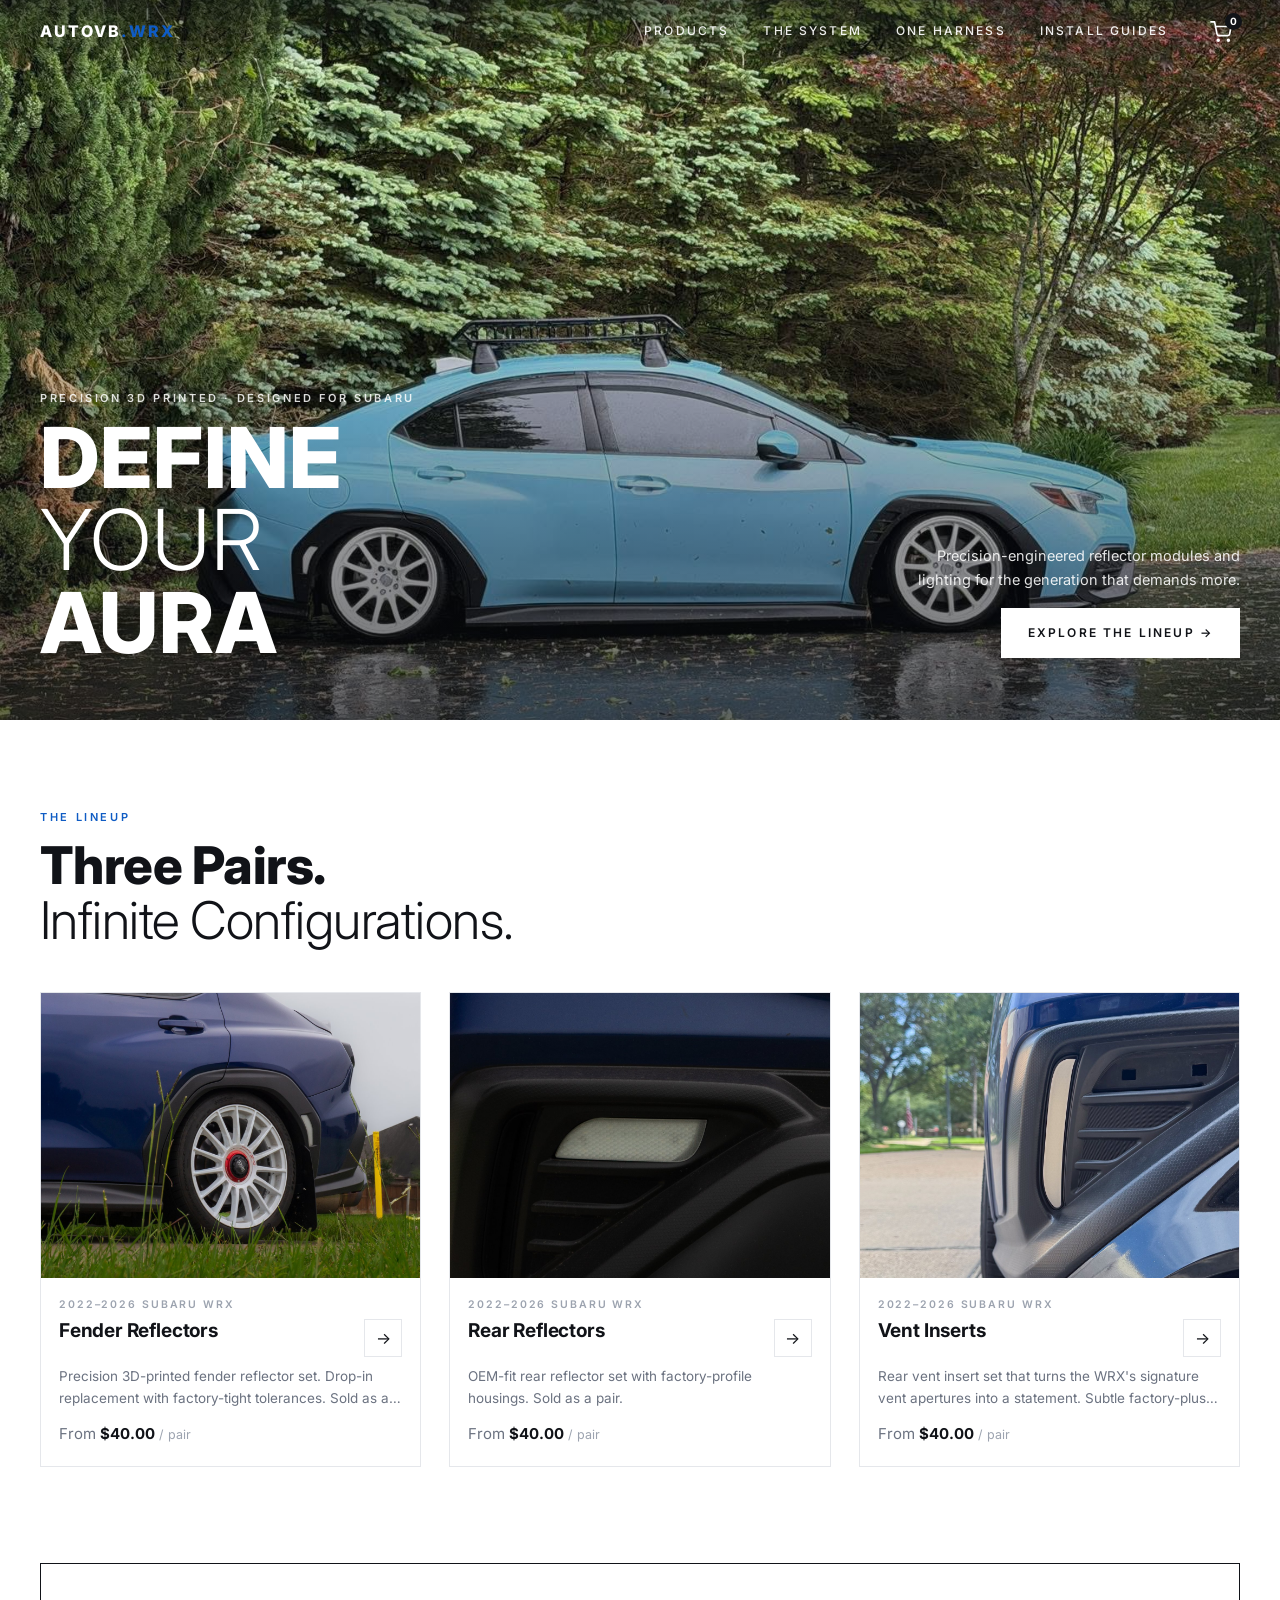
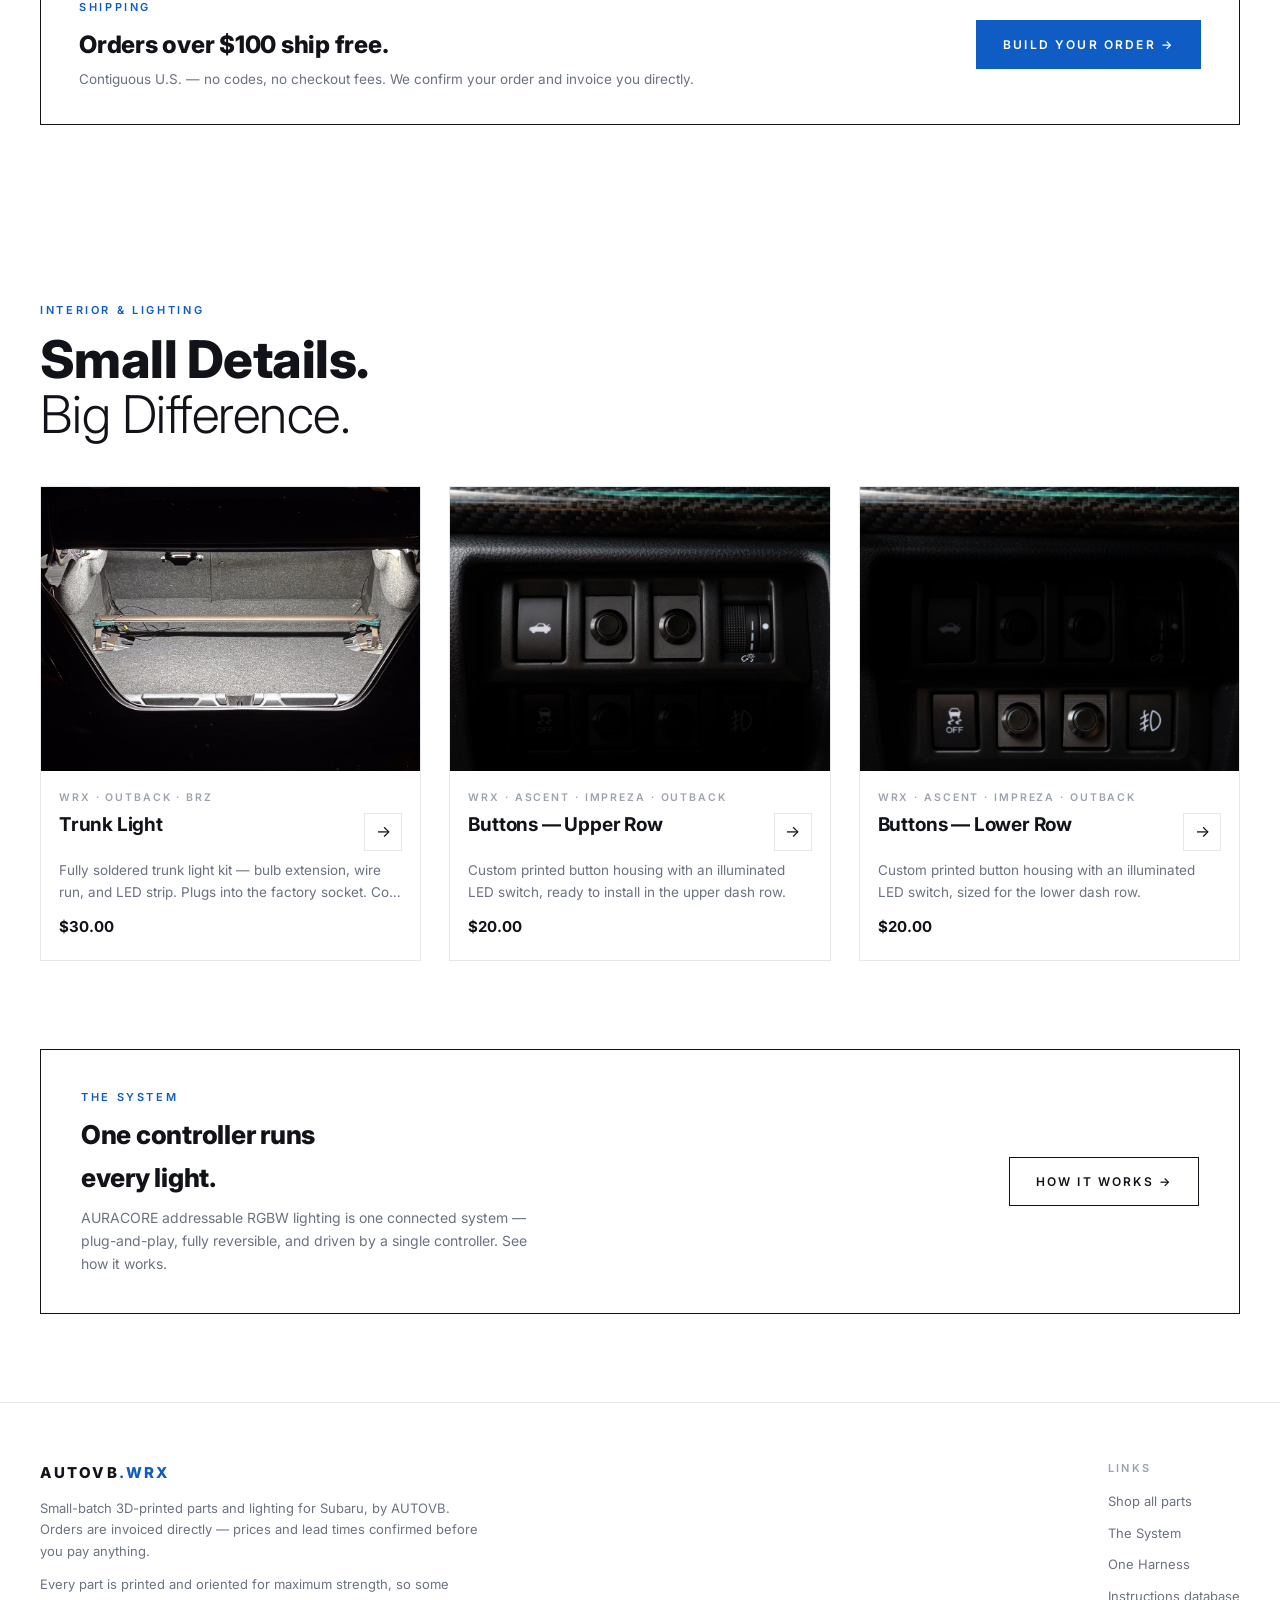
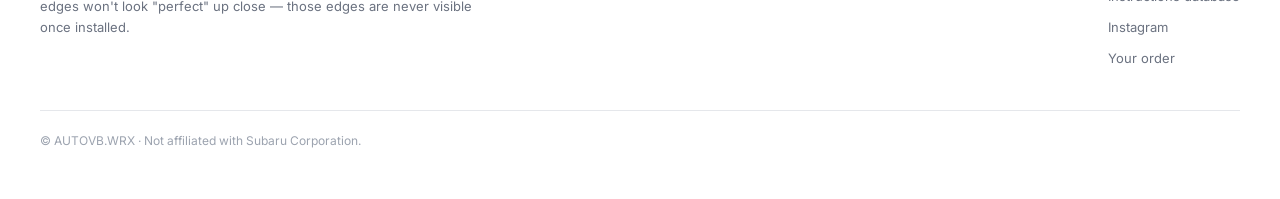
==== index.html @ d2447186 "Button add-on on any order under $100; required phone at checkout - The $20 button offer now shows o" ====
<!DOCTYPE html>
<html lang="en">
<head>
<meta charset="UTF-8">
<meta name="viewport" content="width=device-width, initial-scale=1.0">
<meta http-equiv="Cache-Control" content="no-cache, must-revalidate">
<title>AUTOVB.WRX — Precision 3D-Printed Lighting &amp; Hardware for Subaru</title>
<meta name="description" content="Precision 3D-printed reflectors, lighting, and interior hardware for Subaru. Configure your parts and send an order request — we invoice directly. Free U.S. shipping over $100.">
<meta property="og:title" content="AUTOVB.WRX — Precision 3D-Printed Lighting &amp; Hardware for Subaru">
<meta property="og:description" content="Precision 3D-printed reflectors, lighting, and interior hardware for Subaru. Configure your parts and send an order request — we invoice directly.">
<meta property="og:image" content="https://autovb.shop/images/hero.jpg">
<meta property="og:url" content="https://autovb.shop/">
<meta property="og:type" content="website">
<meta name="twitter:card" content="summary_large_image">
<meta name="twitter:title" content="AUTOVB.WRX — Precision 3D-Printed Lighting &amp; Hardware for Subaru">
<meta name="twitter:image" content="https://autovb.shop/images/hero.jpg">
<meta name="theme-color" content="#ffffff">
<link rel="icon" type="image/svg+xml" href="favicon.svg">
<link rel="icon" type="image/png" sizes="32x32" href="favicon-32.png">
<link rel="icon" type="image/png" sizes="16x16" href="favicon-16.png">
<link rel="apple-touch-icon" sizes="180x180" href="apple-touch-icon.png">
<link rel="preconnect" href="https://fonts.googleapis.com">
<link rel="preconnect" href="https://fonts.gstatic.com" crossorigin>
<link href="https://fonts.googleapis.com/css2?family=Inter:wght@300;400;500;600;700;800&display=swap" rel="stylesheet">
<link rel="stylesheet" href="styles.css?v=16">
</head>
<body class="has-hero">

<section class="hero">
  <!-- slideshow images are injected here by the script below -->
  <div class="hero-inner">
    <div>
      <span class="eyebrow-lt">Precision 3D Printed · Designed for Subaru</span>
      <h1>Define<br><span class="lt">Your</span><br>Aura</h1>
    </div>
    <div class="hero-side">
      <p>Precision-engineered reflector modules and lighting for the generation that demands more.</p>
      <div class="cta"><a class="btn-line" href="shop.html">Explore the lineup →</a></div>
    </div>
  </div>
</section>

<div class="wrap">
  <section class="block" id="lineup">
    <div class="s-head reveal">
      <span class="eyebrow">The Lineup</span>
      <h2><b>Three Pairs.</b>Infinite Configurations.</h2>
    </div>
    <div class="grid" id="gridLineup"></div>
  </section>

  <div class="offerbox reveal">
    <div>
      <span class="eyebrow">Shipping</span>
      <h3>Orders over $100 ship free.</h3>
      <p>Contiguous U.S. — no codes, no checkout fees. We confirm your order and invoice you directly.</p>
    </div>
    <a class="btn-wrb" href="shop.html">Build your order →</a>
  </div>

  <section class="block" id="interior">
    <div class="s-head reveal">
      <span class="eyebrow">Interior &amp; Lighting</span>
      <h2><b>Small Details.</b>Big Difference.</h2>
    </div>
    <div class="grid" id="gridInterior"></div>
  </section>

  <div class="teaser reveal">
    <div>
      <span class="eyebrow">The System</span>
      <h3>One controller runs every light.</h3>
      <p>AURACORE addressable RGBW lighting is one connected system — plug-and-play, fully reversible, and driven by a single controller. See how it works.</p>
    </div>
    <a class="btn-dark" href="system.html">How it works →</a>
  </div>
</div>

<script src="app.js?v=16"></script>
<script>
mountChrome("index.html");

/* ---- Hero slideshow ----
   Add more shots by dropping files in images/ and adding a line here.
   `pos` is the crop focus (object-position): e.g. "center 56%" frames the
   whole car; "70% 60%" pulls toward the front fender / fender light. */
const HERO_IMAGES = [
  { src:"images/hero.jpg", pos:"center 56%" }
  // { src:"images/hero-fender.jpg", pos:"68% 60%" },
  // { src:"images/hero-rear.jpg",   pos:"center 55%" },
];
(function buildHero(){
  const hero = document.querySelector(".hero");
  const slides = HERO_IMAGES.map((im,i)=>
    `<img class="hero-slide${i===0?' active':''}" src="${im.src}" alt="" style="object-position:${im.pos||'center 56%'}" ${i>0?'loading="lazy"':''} onerror="this.style.display='none'">`
  ).join("");
  const dots = HERO_IMAGES.length>1
    ? `<div class="hero-dots" id="heroDots">${HERO_IMAGES.map((_,i)=>`<button class="${i===0?'on':''}" data-i="${i}" aria-label="Show hero image ${i+1}"></button>`).join("")}</div>`
    : "";
  hero.insertAdjacentHTML("afterbegin", slides + dots);
  if(HERO_IMAGES.length < 2) return;
  const slideEls = [...hero.querySelectorAll(".hero-slide")];
  const dotEls   = [...hero.querySelectorAll(".hero-dots button")];
  let idx = 0, timer;
  const go = (n)=>{
    slideEls[idx].classList.remove("active"); dotEls[idx].classList.remove("on");
    idx = (n + slideEls.length) % slideEls.length;
    slideEls[idx].classList.add("active"); dotEls[idx].classList.add("on");
  };
  const start = ()=>{ timer = setInterval(()=>go(idx+1), 5500); };
  const stop  = ()=> clearInterval(timer);
  dotEls.forEach(d=> d.onclick = ()=>{ stop(); go(+d.dataset.i); start(); });
  start();
})();

renderGrid($("gridLineup"),   PRODUCTS.filter(p=>p.section==="lineup"));
renderGrid($("gridInterior"), PRODUCTS.filter(p=>p.section==="interior"));
initReveal();
</script>
</body>
</html>
---- styles.css ----
:root{
  --text:#111318;
  --gray:#6b7280;
  --gray-lt:#9ca3af;
  --line:#e5e7eb;
  --line-dark:#111318;
  --bg:#ffffff;
  --bg-soft:#f7f7f8;
  --wrb:#0f5cc4;          /* WR Blue accent */
  --wrb-tint:#eef4fc;
  --ok:#15803d;
  --warn:#a16207;
  --err:#c53030;
  --body:'Inter',system-ui,-apple-system,sans-serif;
  --mono:ui-monospace,'SF Mono',Menlo,Consolas,monospace;
}
*{box-sizing:border-box;margin:0;padding:0}
html{scroll-behavior:smooth}
@media(prefers-reduced-motion:reduce){
  html{scroll-behavior:auto}
  *,*::before,*::after{animation:none!important;transition:none!important}
  .reveal{opacity:1!important;transform:none!important}
  .hero-slide{opacity:1}
  .hero-slide:not(.active){opacity:0}
}

/* ---------- scroll reveal ---------- */
.reveal{opacity:0;transform:translateY(20px);transition:opacity .6s ease, transform .6s ease}
.reveal.in{opacity:1;transform:none}
body{
  font-family:var(--body);
  color:var(--text);
  line-height:1.65;
  -webkit-font-smoothing:antialiased;
  background:var(--bg);
}
a{color:inherit}
button{font-family:inherit;cursor:pointer}
:focus-visible{outline:2px solid var(--wrb);outline-offset:2px}
img{display:block}
html{scroll-padding-top:80px}
body{padding-top:64px}          /* fixed-header offset on interior pages */
body.has-hero{padding-top:0}    /* hero sits full-bleed under the header */

/* ---------- header ----------
   Two stacked background layers cross-fade (white ⟷ dark scrim) so the
   bar transitions smoothly instead of snapping between a gradient and a
   solid color. */
.topbar{
  position:fixed;top:0;left:0;right:0;z-index:50;isolation:isolate;
  display:flex;align-items:center;justify-content:space-between;gap:24px;
  padding:0 40px;height:64px;
  border-bottom:1px solid var(--line);
  transition:border-color .4s ease;
}
.topbar::before{  /* solid white layer (visible when scrolled) */
  content:"";position:absolute;inset:0;z-index:-2;
  background:rgba(255,255,255,.94);backdrop-filter:blur(8px);
  opacity:1;transition:opacity .4s ease;
}
.topbar::after{   /* dark scrim (visible over the hero) */
  content:"";position:absolute;inset:0;z-index:-1;
  background:linear-gradient(180deg, rgba(10,12,16,.55), rgba(10,12,16,0));
  opacity:0;transition:opacity .4s ease;
}
.topbar.over-hero{border-bottom-color:transparent}
.topbar.over-hero::before{opacity:0}
.topbar.over-hero::after{opacity:1}
.topbar.over-hero .logo{color:#fff}
.topbar.over-hero .navlink{color:rgba(255,255,255,.92)}
.topbar.over-hero .navlink:hover{border-bottom-color:#fff}
.topbar.over-hero .cartbtn{color:#fff}
.logo{
  font-size:16px;font-weight:800;letter-spacing:.14em;
  text-decoration:none;white-space:nowrap;color:var(--text);
  transition:color .4s ease;
}
.logo .lt{font-weight:300;color:var(--gray)}
.logo .grad{color:var(--wrb)}
.topnav{display:flex;align-items:center;gap:34px}
.navlink{
  font-size:12px;font-weight:500;letter-spacing:.18em;
  text-transform:uppercase;text-decoration:none;color:var(--text);
  padding:6px 0;background:none;border:none;white-space:nowrap;
  border-bottom:1px solid transparent;transition:border-color .15s,color .4s ease;
}
.navlink:hover{border-bottom-color:var(--text)}
.navlink.active{border-bottom-color:var(--wrb);color:var(--wrb)}
.topbar.over-hero .navlink.active{border-bottom-color:#fff;color:#fff}
.cartbtn{
  position:relative;background:none;border:none;padding:8px;
  display:flex;align-items:center;color:var(--text);
  transition:color .4s ease;
}
.cartbtn svg{width:22px;height:22px;stroke:currentColor}
.cartbtn .count{
  position:absolute;top:0;right:-2px;
  background:var(--text);color:#fff;
  min-width:17px;height:17px;border-radius:9px;
  display:inline-flex;align-items:center;justify-content:center;
  font-size:10px;font-weight:700;padding:0 4px;
}

/* ---------- hero ---------- */
.hero{
  position:relative;height:min(80vh,760px);min-height:460px;overflow:hidden;
  display:flex;align-items:flex-end;
}
.hero img.bgimg{
  position:absolute;inset:0;width:100%;height:100%;object-fit:cover;object-position:center 56%;
}
/* crossfade slideshow layers */
.hero-slide{
  position:absolute;inset:0;width:100%;height:100%;object-fit:cover;
  opacity:0;transition:opacity 1.1s ease;
}
.hero-slide.active{opacity:1}
.hero-dots{
  position:absolute;left:0;right:0;bottom:14px;z-index:3;
  display:flex;justify-content:center;gap:8px;
}
.hero-dots button{
  width:8px;height:8px;border-radius:50%;border:none;padding:0;cursor:pointer;
  background:rgba(255,255,255,.45);transition:background .2s,transform .2s;
}
.hero-dots button.on{background:#fff;transform:scale(1.25)}
.hero::after{
  content:"";position:absolute;inset:0;
  background:linear-gradient(180deg,rgba(10,12,16,.05) 30%,rgba(10,12,16,.62) 100%);
}
.hero-inner{
  position:relative;z-index:2;width:100%;max-width:1280px;margin:0 auto;
  padding:0 40px 56px;
  display:flex;align-items:flex-end;justify-content:space-between;gap:40px;flex-wrap:wrap;
}
.hero .eyebrow-lt{
  font-size:11px;font-weight:600;letter-spacing:.24em;text-transform:uppercase;
  color:rgba(255,255,255,.85);display:block;margin-bottom:10px;
}
.hero h1{
  color:#fff;font-size:clamp(46px,7vw,84px);line-height:.98;letter-spacing:.01em;
  text-transform:uppercase;font-weight:800;
}
.hero h1 .lt{font-weight:300}
.hero-side{max-width:340px;padding-bottom:6px}
.hero-side p{color:rgba(255,255,255,.88);font-size:14.5px;text-align:right;margin-bottom:16px}
.hero-side .cta{display:flex;justify-content:flex-end}
.btn-line{
  display:inline-flex;align-items:center;gap:10px;
  background:#fff;color:var(--text);border:1px solid #fff;text-decoration:none;
  font-size:12px;font-weight:600;letter-spacing:.18em;text-transform:uppercase;
  padding:14px 26px;transition:background .15s,color .15s;
}
.btn-line:hover{background:transparent;color:#fff}

/* ---------- sections ---------- */
.wrap{max-width:1280px;margin:0 auto;padding:0 40px}
section.block{padding:88px 0 8px}
.s-head{margin-bottom:44px}
.eyebrow{
  font-size:11px;font-weight:600;letter-spacing:.24em;text-transform:uppercase;
  color:var(--wrb);display:block;margin-bottom:12px;
}
.s-head h2{
  font-size:clamp(32px,4.4vw,52px);line-height:1.06;letter-spacing:-.01em;font-weight:300;
}
.s-head h2 b{font-weight:800;display:block}

/* ---------- product cards ---------- */
.grid{
  display:grid;grid-template-columns:repeat(3,1fr);gap:28px;padding-bottom:80px;
}
.card{
  cursor:pointer;text-decoration:none;color:inherit;
  display:flex;flex-direction:column;
  border:1px solid var(--line);background:#fff;overflow:hidden;
  transition:border-color .18s, box-shadow .18s, transform .18s;
}
.card:hover{border-color:var(--wrb);box-shadow:0 8px 26px rgba(15,92,196,.12);transform:translateY(-3px)}
.thumb{
  aspect-ratio:4/3;background:var(--bg-soft);overflow:hidden;
  display:flex;align-items:center;justify-content:center;
}
.thumb img{width:100%;height:100%;object-fit:cover;transition:transform .35s ease}
.card:hover .thumb img{transform:scale(1.03)}
.thumb .ph{font-size:12px;font-weight:500;color:var(--gray-lt);text-align:center;padding:0 12px}
.card-body{padding:18px 18px 20px;display:flex;flex-direction:column;flex:1}
.card .fits{
  font-size:10.5px;font-weight:600;letter-spacing:.18em;text-transform:uppercase;
  color:var(--gray-lt);display:block;margin-bottom:6px;
}
.card-title{display:flex;align-items:flex-start;justify-content:space-between;gap:14px}
.card h3{font-size:19px;font-weight:700;line-height:1.25;letter-spacing:-.01em}
.arrowbtn{
  flex-shrink:0;width:38px;height:38px;border:1px solid var(--line);background:#fff;
  display:flex;align-items:center;justify-content:center;
  font-size:16px;color:var(--text);transition:all .15s;
}
.card:hover .arrowbtn{background:var(--wrb);color:#fff;border-color:var(--wrb)}
.card .desc{
  font-size:13.5px;color:var(--gray);margin-top:8px;flex:1;
  display:-webkit-box;-webkit-line-clamp:2;-webkit-box-orient:vertical;overflow:hidden;
}
.card .note{font-size:12px;font-weight:500;margin-top:8px;display:block}
.card .note.req{color:var(--wrb)}
.card .note.delayed{color:var(--warn)}
.price-line{margin-top:12px;font-size:15px;font-weight:700}
.price-line .from{font-weight:400;color:var(--gray)}
.price-line .unit{font-weight:400;font-size:12.5px;color:var(--gray-lt)}

/* ---------- offer box ---------- */
.offerbox{
  border:1px solid var(--line-dark);
  padding:34px 38px;margin:8px 0 88px;
  display:flex;align-items:center;justify-content:space-between;gap:28px;flex-wrap:wrap;
}
.offerbox .eyebrow{margin-bottom:8px}
.offerbox h3{font-size:24px;font-weight:800;letter-spacing:-.01em}
.offerbox p{font-size:13.5px;color:var(--gray);margin-top:4px}
.btn-dark{
  display:inline-flex;align-items:center;gap:10px;
  background:none;color:var(--text);border:1px solid var(--line-dark);text-decoration:none;
  font-size:12px;font-weight:600;letter-spacing:.18em;text-transform:uppercase;
  padding:14px 26px;transition:background .15s,color .15s;white-space:nowrap;
}
.btn-dark:hover{background:var(--text);color:#fff}
.btn-wrb{
  display:inline-flex;align-items:center;gap:10px;
  background:var(--wrb);color:#fff;border:1px solid var(--wrb);text-decoration:none;
  font-size:12px;font-weight:600;letter-spacing:.18em;text-transform:uppercase;
  padding:14px 26px;transition:background .15s,border-color .15s;white-space:nowrap;
}
.btn-wrb:hover{background:#0b4899;border-color:#0b4899}

/* ---------- interior page heads ---------- */
.page-wrap{max-width:1280px;margin:0 auto;padding:0 40px}
.page-head{padding:48px 0 30px}
.page-head .backlink{margin-bottom:14px}
.page-head h1{font-size:clamp(30px,4.4vw,48px);font-weight:800;letter-spacing:-.01em;line-height:1.03}
.page-head p{color:var(--gray);font-size:14.5px;margin-top:8px;max-width:640px}

/* ---------- system explainer page ---------- */
.sys-intro{padding:56px 0 8px}
.sys-intro .eyebrow{margin-bottom:14px}
.sys-intro h1{font-size:clamp(34px,5.4vw,64px);font-weight:800;letter-spacing:-.015em;line-height:1;max-width:14ch}
.sys-intro h1 .accent{color:var(--wrb)}
.sys-intro .lead{font-size:16.5px;color:var(--gray);max-width:620px;margin-top:18px}
.sys-steps{display:grid;grid-template-columns:repeat(3,1fr);gap:22px;margin:44px 0 12px}
.sys-step{border:1px solid var(--line);padding:26px 24px;background:#fff}
.sys-step .n{
  font-size:12px;font-weight:800;letter-spacing:.12em;color:var(--wrb);
  display:block;margin-bottom:12px;
}
.sys-step h3{font-size:19px;font-weight:700;letter-spacing:-.01em;margin-bottom:6px}
.sys-step p{font-size:13.5px;color:var(--gray)}
.sys-points{display:grid;grid-template-columns:repeat(2,1fr);gap:16px 40px;margin:8px 0 8px;max-width:900px}
.sys-point{display:flex;gap:12px;font-size:14px}
.sys-point b{display:block;margin-bottom:1px}
.sys-point span{color:var(--gray)}
.sys-point .dot{flex-shrink:0;width:8px;height:8px;border-radius:50%;background:var(--wrb);margin-top:8px}
.sys-band{
  border:1px solid var(--line-dark);padding:34px 38px;margin:36px 0 0;
  display:flex;align-items:center;justify-content:space-between;gap:24px;flex-wrap:wrap;
}
.sys-band h3{font-size:22px;font-weight:800;letter-spacing:-.01em}
.sys-band p{font-size:13.5px;color:var(--gray);margin-top:4px}

/* ---------- home: system teaser band ---------- */
.teaser{
  border:1px solid var(--line-dark);padding:38px 40px;
  display:flex;align-items:center;justify-content:space-between;gap:28px;flex-wrap:wrap;
  margin-bottom:88px;
}
.teaser .eyebrow{margin-bottom:8px}
.teaser h3{font-size:26px;font-weight:800;letter-spacing:-.01em;max-width:16ch}
.teaser p{font-size:14px;color:var(--gray);margin-top:6px;max-width:52ch}

/* ---------- product detail page ---------- */
.pp{max-width:1180px;margin:0 auto;padding:26px 40px 96px}
.crumb{
  font-size:11px;font-weight:600;letter-spacing:.14em;text-transform:uppercase;
  color:var(--gray-lt);margin-bottom:26px;
}
.crumb a{color:var(--gray);text-decoration:none}
.crumb a:hover{color:var(--text)}
.crumb span{margin:0 8px}
.pp-grid{display:grid;grid-template-columns:1.08fr .92fr;gap:52px;align-items:start}
.pp-photo{aspect-ratio:4/3;background:var(--bg-soft);overflow:hidden}
.pp-photo img{width:100%;height:100%;object-fit:cover}
.pp-photo .ph{
  width:100%;height:100%;display:flex;align-items:center;justify-content:center;
  font-size:12.5px;font-weight:500;color:var(--gray-lt);text-align:center;padding:0 20px;
}
.pp-thumbs{display:flex;gap:10px;margin-top:12px;flex-wrap:wrap}
.pp-thumb{
  width:76px;height:76px;border:1px solid var(--line);overflow:hidden;
  background:var(--bg-soft);cursor:pointer;padding:0;
}
.pp-thumb.sel{border-color:var(--text)}
.pp-thumb img{width:100%;height:100%;object-fit:cover}
.pp-caption{
  font-size:10.5px;font-weight:600;letter-spacing:.14em;text-transform:uppercase;
  color:var(--gray-lt);margin-top:12px;
}
.pp-info .fits{
  font-size:11px;font-weight:600;letter-spacing:.18em;text-transform:uppercase;
  color:var(--gray-lt);display:block;margin-bottom:10px;
}
.pp-info h1{font-size:clamp(30px,4vw,44px);font-weight:800;line-height:1.04;letter-spacing:-.01em}
.pp-info .pp-sku{font-size:12px;color:var(--gray-lt);display:block;margin-top:8px}
.pp-price{font-size:26px;font-weight:800;margin:18px 0 4px}
.pp-price .from{font-weight:400;font-size:16px;color:var(--gray)}
.pp-price .unit{font-weight:400;font-size:14px;color:var(--gray-lt)}
.pp-desc{font-size:14.5px;color:var(--gray);margin-bottom:22px}
.pp-add{
  width:100%;background:var(--text);color:#fff;border:1px solid var(--text);
  font-size:13px;font-weight:600;letter-spacing:.16em;text-transform:uppercase;
  padding:16px;margin-top:8px;transition:background .15s;
}
.pp-add:hover{background:#2a2e36}
.pp-addrow{display:flex;gap:14px;align-items:center;margin-top:20px}
.pp-addrow .qtybox{flex-shrink:0}
.pp-addrow .pp-add{margin-top:0}
.pp-meta{margin-top:26px;border-top:1px solid var(--line)}
.pp-meta div{
  display:flex;justify-content:space-between;gap:16px;padding:11px 0;
  border-bottom:1px solid var(--line);font-size:13px;
}
.pp-meta dt{color:var(--gray);font-weight:500}
.pp-meta dd{color:var(--text);font-weight:600;text-align:right}

/* product detail extra sections (hidden until content) */
.pp-section{max-width:1180px;margin:64px auto 0;padding:0 40px}
.pp-section h2{
  font-size:22px;font-weight:800;letter-spacing:-.01em;
  padding-bottom:14px;border-bottom:1px solid var(--line-dark);margin-bottom:24px;
}
.pp-longtext{font-size:14.5px;color:var(--gray);max-width:760px}
.pp-longtext p{margin-bottom:14px}
.pp-video{aspect-ratio:16/9;background:var(--bg-soft);overflow:hidden;max-width:900px}
.pp-video iframe{width:100%;height:100%;border:0}
.reviews{display:flex;flex-direction:column;gap:20px;max-width:820px}
.review{border:1px solid var(--line);padding:18px 20px}
.review-top{display:flex;align-items:center;justify-content:space-between;gap:12px;margin-bottom:6px}
.review .who{font-weight:700;font-size:14px}
.review .stars{color:var(--wrb);font-size:13px;letter-spacing:2px}
.review .body{font-size:13.5px;color:var(--gray)}
.pp-gallery{display:grid;grid-template-columns:repeat(3,1fr);gap:14px;max-width:900px}
.pp-gallery img{width:100%;aspect-ratio:4/3;object-fit:cover;background:var(--bg-soft)}

/* ---------- shared: options / notices / qty ---------- */
.optgroup{margin-bottom:20px}
.optlabel{
  font-size:11px;font-weight:600;letter-spacing:.18em;
  text-transform:uppercase;margin-bottom:9px;display:block;
}
.optsub{
  font-size:10px;font-weight:600;letter-spacing:.16em;
  text-transform:uppercase;color:var(--gray-lt);margin:9px 0 7px;display:block;
}
.optrow{display:flex;flex-wrap:wrap;gap:8px}
.optbtn{
  background:#fff;border:1px solid var(--line);
  font-size:13px;font-weight:500;
  padding:10px 16px;flex:1 1 auto;min-width:90px;transition:all .12s;color:var(--text);
}
.optbtn small{display:block;font-weight:500;font-size:11.5px;margin-top:1px;color:var(--gray-lt)}
.optbtn.sel{background:var(--text);border-color:var(--text);color:#fff}
.optbtn.sel small{color:rgba(255,255,255,.75)}
.optbtn:hover:not(.sel){border-color:var(--text)}
.optbtn.soldout,.optbtn.soldout:hover{
  background:var(--bg-soft);color:var(--gray-lt);border-color:var(--line);border-style:dashed;
  cursor:not-allowed;
}
.optbtn.soldout small{color:var(--gray-lt);font-style:italic}
.noticebox{
  border:1px solid var(--line);border-left:3px solid var(--wrb);
  padding:12px 14px;font-size:13px;color:var(--gray);margin-bottom:14px;
}
.noticebox b{
  color:var(--wrb);font-size:11px;font-weight:600;letter-spacing:.14em;
  text-transform:uppercase;display:block;margin-bottom:2px;
}
.noticebox.warn{border-left-color:var(--warn)}
.noticebox.warn b{color:var(--warn)}
.noticebox.promo{border-left-color:var(--ok)}
.noticebox.promo b{color:var(--ok)}
.qtyrow{display:flex;align-items:center;gap:12px}
.qtybox{display:flex;border:1px solid var(--line)}
.qtybox button{background:#fff;border:none;width:40px;height:40px;font-size:17px;font-weight:600;color:var(--text)}
.qtybox button:hover{background:var(--bg-soft)}
.qtybox span{
  width:46px;display:flex;align-items:center;justify-content:center;
  font-weight:700;border-left:1px solid var(--line);border-right:1px solid var(--line);
  background:#fff;
}

/* ---------- order drawer ---------- */
.overlay{
  position:fixed;inset:0;background:rgba(17,19,24,.45);z-index:90;
  opacity:0;pointer-events:none;transition:opacity .18s;
}
.overlay.open{opacity:1;pointer-events:auto}
.drawer{
  position:fixed;top:0;right:0;bottom:0;z-index:100;
  width:min(440px,100vw);background:#fff;border-left:1px solid var(--line);
  transform:translateX(100%);transition:transform .22s ease;
  display:flex;flex-direction:column;
}
.drawer.open{transform:translateX(0)}
.drawer-head{
  padding:20px 26px;border-bottom:1px solid var(--line);
  display:flex;justify-content:space-between;align-items:center;
}
.drawer-head h2{font-size:13px;font-weight:600;letter-spacing:.2em;text-transform:uppercase}
.xbtn{
  background:none;border:1px solid var(--line);font-size:18px;line-height:1;color:var(--gray);
  width:34px;height:34px;flex-shrink:0;transition:all .12s;
}
.xbtn:hover{background:var(--text);color:#fff;border-color:var(--text)}
.drawer-body{flex:1;overflow-y:auto;padding:20px 26px}
.empty{color:var(--gray);font-size:14px;text-align:center;padding:40px 10px}
.line-item{
  border:1px solid var(--line);
  padding:14px 16px;margin-bottom:10px;display:flex;justify-content:space-between;gap:12px;
  background:#fff;
}
.line-item .n{font-weight:700;font-size:14px}
.line-item .o{font-size:12px;color:var(--gray);margin-top:1px}
.line-item .p{font-weight:700;font-size:14.5px;white-space:nowrap}
.li-controls{display:flex;align-items:center;gap:14px;margin-top:10px}
.li-qty{display:flex;align-items:center;border:1px solid var(--line)}
.li-qty button{
  background:#fff;border:none;width:28px;height:28px;font-size:14px;font-weight:600;color:var(--text);
  display:flex;align-items:center;justify-content:center;
}
.li-qty button:hover{background:var(--bg-soft)}
.li-qty button:disabled{color:#d1d5db;cursor:default;background:#fff}
.li-qty span{
  min-width:32px;text-align:center;font-size:13px;font-weight:700;
  border-left:1px solid var(--line);border-right:1px solid var(--line);
  line-height:28px;background:#fff;
}
.line-item .rm{
  background:none;border:none;color:var(--gray);font-size:12px;font-weight:500;padding:2px 0;
  text-decoration:underline;text-underline-offset:2px;
}
.line-item .rm:hover{color:var(--err)}
.line-item .lock{
  font-size:11.5px;color:var(--wrb);font-weight:500;margin-top:8px;display:block;
}
.subtotal{
  display:flex;justify-content:space-between;padding:16px 2px;
  font-weight:800;font-size:16px;border-top:1px solid var(--line-dark);margin-top:12px;
}
.drawer-foot{padding:18px 26px;border-top:1px solid var(--line)}
.sendbtn{
  width:100%;background:var(--text);color:#fff;border:1px solid var(--text);
  font-size:12px;font-weight:600;letter-spacing:.18em;text-transform:uppercase;
  padding:16px;transition:background .15s;
}
.sendbtn:hover{background:#2a2e36}
.sendbtn:disabled{opacity:.5;cursor:not-allowed}
.finehint{font-size:12px;color:var(--gray);margin-top:10px;text-align:center}
.fieldhint{font-size:12px;color:var(--gray);margin:6px 0 0}
.shipnote{
  display:none;margin-top:10px;padding:10px 12px;text-align:center;
  font-size:12px;font-weight:600;letter-spacing:.04em;color:var(--gray);
  border:1px dashed var(--line);
}
.shipnote.on{display:block}
.shipnote.unlocked{color:var(--ok);border-color:#86c99e}

/* ---------- toast ---------- */
.toast{
  position:fixed;left:50%;bottom:-120px;z-index:200;
  transform:translateX(-50%);transition:bottom .25s ease, opacity .25s ease;
  opacity:0;pointer-events:none;
  display:flex;align-items:center;gap:10px;
  background:var(--text);
  padding:13px 24px;box-shadow:0 12px 40px rgba(10,14,20,.3);
  font-size:12px;font-weight:600;letter-spacing:.1em;text-transform:uppercase;
  color:#fff;max-width:calc(100vw - 32px);white-space:nowrap;
}
.toast::before{
  content:"";width:7px;height:7px;border-radius:50%;background:var(--wrb);flex-shrink:0;
}
.toast.show{bottom:24px;opacity:1;pointer-events:auto}

/* ---------- checkout page ---------- */
.checkout{display:none;max-width:1100px;margin:0 auto;padding:52px 40px 100px}
.checkout.open{display:block}
.checkout-head{margin-bottom:32px}
.backlink{
  background:none;border:none;font-size:11px;font-weight:600;letter-spacing:.16em;
  text-transform:uppercase;color:var(--gray);padding:4px 0;margin-bottom:16px;
  text-decoration:none;display:inline-block;
}
.backlink:hover{color:var(--text)}
.checkout-head h2{font-size:clamp(30px,4vw,44px);font-weight:800;letter-spacing:-.01em;line-height:1.05}
.checkout-head p{color:var(--gray);font-size:14px;margin-top:8px}
.checkout-cols{display:grid;grid-template-columns:1fr 1fr;gap:28px;align-items:start}
.co-panel{border:1px solid var(--line);padding:26px;background:#fff}
.co-panel h3{
  font-size:12px;font-weight:600;letter-spacing:.2em;text-transform:uppercase;
  margin-bottom:18px;padding-bottom:12px;border-bottom:1px solid var(--line);
}
.addon-card{
  border:1px dashed var(--wrb);
  padding:14px 16px;margin-top:14px;background:var(--wrb-tint);
  display:flex;justify-content:space-between;align-items:center;gap:12px;
}
.addon-card .t{font-size:13.5px;font-weight:700}
.addon-card .d{font-size:12px;color:var(--gray);margin-top:2px}
.addon-add{
  background:var(--wrb);color:#fff;border:none;
  font-size:11px;font-weight:600;letter-spacing:.1em;text-transform:uppercase;
  padding:10px 14px;white-space:nowrap;
  transition:background .15s;
}
.addon-add:hover{background:#0b4899}
.addon-selects{display:flex;flex-wrap:wrap;gap:8px;margin-top:10px}
.addon-card .addon-selects select{
  width:auto;padding:7px 10px;font-size:13px;font-family:var(--body);
  border:1px solid #c9d8ee;background:#fff;color:var(--text);
}
.addon-card .addon-selects select:focus{outline:none;border-color:var(--wrb);box-shadow:0 0 0 3px rgba(15,92,196,.12)}
.formrow{display:grid;grid-template-columns:1fr 1fr;gap:0 14px}
.formlabel{
  font-size:12px;font-weight:600;display:block;margin:15px 0 6px;color:var(--text);
}
.checkout input,.checkout textarea,.checkout select{
  width:100%;border:1px solid var(--line);
  padding:11px 12px;font-family:var(--body);font-size:16px;
  background:#fff;color:var(--text);
}
.checkout input::placeholder,.checkout textarea::placeholder{color:#b6bcc4}
.checkout input:focus,.checkout textarea:focus,.checkout select:focus{
  outline:none;border-color:var(--wrb);box-shadow:0 0 0 3px rgba(15,92,196,.12);
}
.checkout textarea{resize:vertical;min-height:80px}
.statusmsg{margin-top:10px;font-size:13.5px;font-weight:600;text-align:center;display:none}
.statusmsg.ok{display:block;color:var(--ok)}
.statusmsg.err{display:block;color:var(--err)}

/* ---------- instructions database ---------- */
.guides{display:none;max-width:900px;margin:0 auto;padding:52px 40px 100px}
.guides.open{display:block}
.guides .checkout-head p{max-width:600px}
.guides-search{
  width:100%;max-width:420px;border:1px solid var(--line);
  padding:11px 14px;font-family:var(--body);font-size:14.5px;
  background:#fff;color:var(--text);margin-bottom:36px;
}
.guides-search::placeholder{color:#b6bcc4}
.guides-search:focus{outline:none;border-color:var(--wrb);box-shadow:0 0 0 3px rgba(15,92,196,.12)}
.guide-empty{padding:36px 0;color:var(--gray);font-size:13.5px}
.guide-row{
  border:1px solid var(--line);border-left:3px solid var(--wrb);
  padding:22px 26px;margin-bottom:14px;background:#fff;
  box-shadow:0 1px 2px rgba(17,19,24,.04);
}
.guide-row h3{font-size:17px;font-weight:700;letter-spacing:-.01em;margin-bottom:2px}
.guide-row .gsku{
  font-size:12px;color:var(--gray-lt);margin-bottom:12px;display:block;
}
.guide-links{list-style:none}
.guide-links li{
  padding-left:18px;position:relative;font-size:13.5px;margin-bottom:6px;
}
.guide-links li::before{
  content:"";position:absolute;left:2px;top:9px;width:5px;height:5px;border-radius:50%;
  background:var(--gray-lt);
}
.guide-links a{color:var(--wrb);text-decoration:underline;text-underline-offset:2px;font-weight:500}
.guide-links a:hover{color:#0b4899}
.guide-links .muted{color:var(--gray-lt)}

/* ---------- one harness page ---------- */
.oh-hero{max-width:780px;padding:56px 0 10px}
.oh-hero h1{font-size:clamp(34px,5.4vw,58px);font-weight:800;letter-spacing:-.02em;line-height:1.05;margin-bottom:22px}
.oh-hero .strike{position:relative;color:var(--gray);white-space:nowrap}
.oh-hero .strike::after{
  content:"";position:absolute;left:-2%;right:-2%;top:52%;height:3px;
  background:#e03a2e;transform:rotate(-1.5deg);border-radius:2px;
}
.oh-hero p{font-size:16px;line-height:1.65;color:var(--gray);max-width:640px}
.oh-hero p strong{color:var(--text);font-weight:600}
.oh-hero p + p{margin-top:14px}

.ba{display:grid;grid-template-columns:1fr 1fr;gap:18px;margin:44px 0 0}
.ba-panel{background:#fff;border:1px solid var(--line);padding:26px 26px 24px;overflow:hidden}
.ba-tag{
  font-size:10px;font-weight:600;letter-spacing:.1em;text-transform:uppercase;
  padding:4px 11px;border-radius:20px;display:inline-block;margin-bottom:18px;
}
.ba-before .ba-tag{color:#e03a2e;border:1px solid #f0b3ae}
.ba-after .ba-tag{color:var(--ok);border:1px solid #a7d6b8}
.ba-title{font-size:17px;font-weight:700;margin-bottom:9px}
.ba-panel p{font-size:13.5px;line-height:1.65;color:var(--gray)}
.doodle{margin-top:22px;height:118px}
.doodle svg{width:100%;height:100%}
.doodle .wire{stroke:#b6bcc4;stroke-width:1.5;fill:none}
.doodle .node{fill:var(--bg-soft);stroke:var(--line);stroke-width:1}
.doodle .node-label{font-family:var(--mono);font-size:7.5px;fill:var(--gray)}
.doodle .splice{fill:#e03a2e}
.doodle .clean{stroke:var(--ok)}
.doodle .cleannode{stroke:#a7d6b8}

.combo{display:flex;align-items:stretch;border:1px solid var(--line);overflow:hidden;background:#fff}
.combo-item{flex:1;padding:24px 22px;border-right:1px solid var(--line)}
.combo-item:last-of-type{border:none}
.combo-brand{
  font-size:10.5px;font-weight:600;letter-spacing:.08em;text-transform:uppercase;
  color:var(--gray-lt);margin-bottom:8px;
}
.combo-part{font-size:14.5px;font-weight:700}
.combo-note{font-size:12px;color:var(--gray);margin-top:6px;line-height:1.5}
.combo-arrow{
  display:flex;align-items:center;justify-content:center;padding:0 20px;
  font-size:20px;color:var(--gray-lt);background:var(--bg-soft);border-right:1px solid var(--line);
}
.combo-result{
  flex:1.2;padding:24px 22px;background:var(--wrb-tint);
  display:flex;flex-direction:column;justify-content:center;
}
.combo-result .combo-part{font-size:16px}
.combo-result .combo-brand{color:var(--wrb)}
.combo-caption{font-size:11.5px;color:var(--gray-lt);margin-top:14px;text-align:center}

.oh-steps{display:grid;grid-template-columns:repeat(3,1fr);gap:16px}
.oh-step{background:#fff;border:1px solid var(--line);padding:24px 22px}
.oh-step-num{
  font-size:11px;font-weight:700;letter-spacing:.1em;color:var(--wrb);margin-bottom:12px;
}
.oh-step h3{font-size:15.5px;font-weight:700;margin-bottom:9px}
.oh-step h3.big{font-size:26px;letter-spacing:-.02em}
.oh-step p{font-size:13px;color:var(--gray);line-height:1.65}
.oh-step p strong{color:var(--text);font-weight:600}

.module-note{
  margin-top:16px;background:#fff;border:1px solid var(--line);border-left:3px solid var(--ok);
  padding:20px 24px;
}
.module-note h4{font-size:14px;font-weight:700;margin-bottom:7px}
.module-note p{font-size:13px;color:var(--gray);line-height:1.65;max-width:680px}

.oh-request{background:#fff;border:1px solid var(--line-dark);padding:34px;margin-top:80px}
.oh-request h2{font-size:22px;font-weight:800;margin-bottom:8px}
.oh-request .desc{font-size:13.5px;color:var(--gray);margin-bottom:24px;max-width:540px;line-height:1.6}
.oh-request .formlabel{margin-top:0}
.oh-field-row{display:grid;grid-template-columns:1fr 1fr;gap:14px;margin-bottom:14px}
.oh-request input,.oh-request textarea{
  width:100%;border:1px solid var(--line);padding:12px;font-size:15px;
  font-family:var(--body);background:#fff;color:var(--text);
}
.oh-request input::placeholder,.oh-request textarea::placeholder{color:#b6bcc4}
.oh-request input:focus,.oh-request textarea:focus{
  outline:none;border-color:var(--wrb);box-shadow:0 0 0 3px rgba(15,92,196,.12);
}
.oh-request textarea{min-height:110px;resize:vertical}
.oh-hint{font-size:11.5px;color:var(--gray-lt);margin-top:6px;line-height:1.5}
.oh-cta-row{display:flex;justify-content:space-between;align-items:center;margin-top:22px;flex-wrap:wrap;gap:12px}
.oh-fine{font-size:11.5px;color:var(--gray-lt)}

@media(max-width:720px){
  .ba{grid-template-columns:1fr}
  .combo{flex-direction:column}
  .combo-item{border-right:none;border-bottom:1px solid var(--line)}
  .combo-arrow{padding:10px;border-right:none;border-bottom:1px solid var(--line)}
  .oh-steps{grid-template-columns:1fr}
  .oh-field-row{grid-template-columns:1fr}
  .oh-request{padding:24px 20px}
}

/* ---------- footer ---------- */
footer{border-top:1px solid var(--line);padding:56px 40px 48px;background:#fff;margin-top:40px}
.foot-inner{
  max-width:1280px;margin:0 auto;display:flex;flex-wrap:wrap;gap:48px;
  justify-content:space-between;align-items:flex-start;
}
footer .logo{font-size:15px}
footer p{font-size:13px;color:var(--gray);max-width:440px;margin-top:12px}
.foot-links{display:flex;flex-direction:column;gap:10px}
.foot-links h4{
  font-size:11px;font-weight:600;letter-spacing:.2em;
  text-transform:uppercase;color:var(--gray-lt);margin-bottom:4px;
}
.foot-links a{font-size:13px;color:var(--gray);text-decoration:none}
.foot-links a:hover{color:var(--text)}
.foot-bottom{
  max-width:1280px;margin:40px auto 0;padding-top:20px;
  border-top:1px solid var(--line);
  font-size:12px;color:var(--gray-lt);
}

@media(max-width:980px){
  .grid{grid-template-columns:repeat(2,1fr)}
  .hero-inner{padding-bottom:44px}
  .pp-grid{grid-template-columns:1fr;gap:32px}
  .pp-gallery{grid-template-columns:repeat(2,1fr)}
  .sys-steps{grid-template-columns:1fr}
  .sys-points{grid-template-columns:1fr}
}
@media(max-width:820px){
  .checkout-cols{grid-template-columns:1fr}
}
@media(max-width:640px){
  .topbar{padding:0 18px;height:58px}
  body{padding-top:58px}
  .page-wrap{padding:0 18px}
  .page-head{padding:32px 0 22px}
  .sys-intro{padding:40px 0 8px}
  .teaser,.sys-band{padding:26px 22px}
  .logo{font-size:13px;letter-spacing:.06em}
  .topnav{gap:16px}
  .navlink{font-size:10.5px;letter-spacing:.12em}
  .navlink.hide-sm{display:none}
  .wrap{padding:0 18px}
  section.block{padding:60px 0 8px}
  .grid{grid-template-columns:1fr;gap:44px;padding-bottom:56px}
  .hero{height:66vh;min-height:400px}
  .hero-inner{padding:0 18px 36px}
  .hero-side p{text-align:left}
  .hero-side .cta{justify-content:flex-start}
  .offerbox{padding:26px 22px;margin-bottom:60px}
  .pp{padding:20px 18px 72px}
  .pp-section{padding:0 18px}
  .checkout{padding:40px 18px 80px}
  .guides{padding:40px 18px 80px}
  footer{padding:44px 18px 40px}
  .formrow{grid-template-columns:1fr}
  .qtybox button{width:44px;height:44px}
  .qtybox span{width:48px}
}
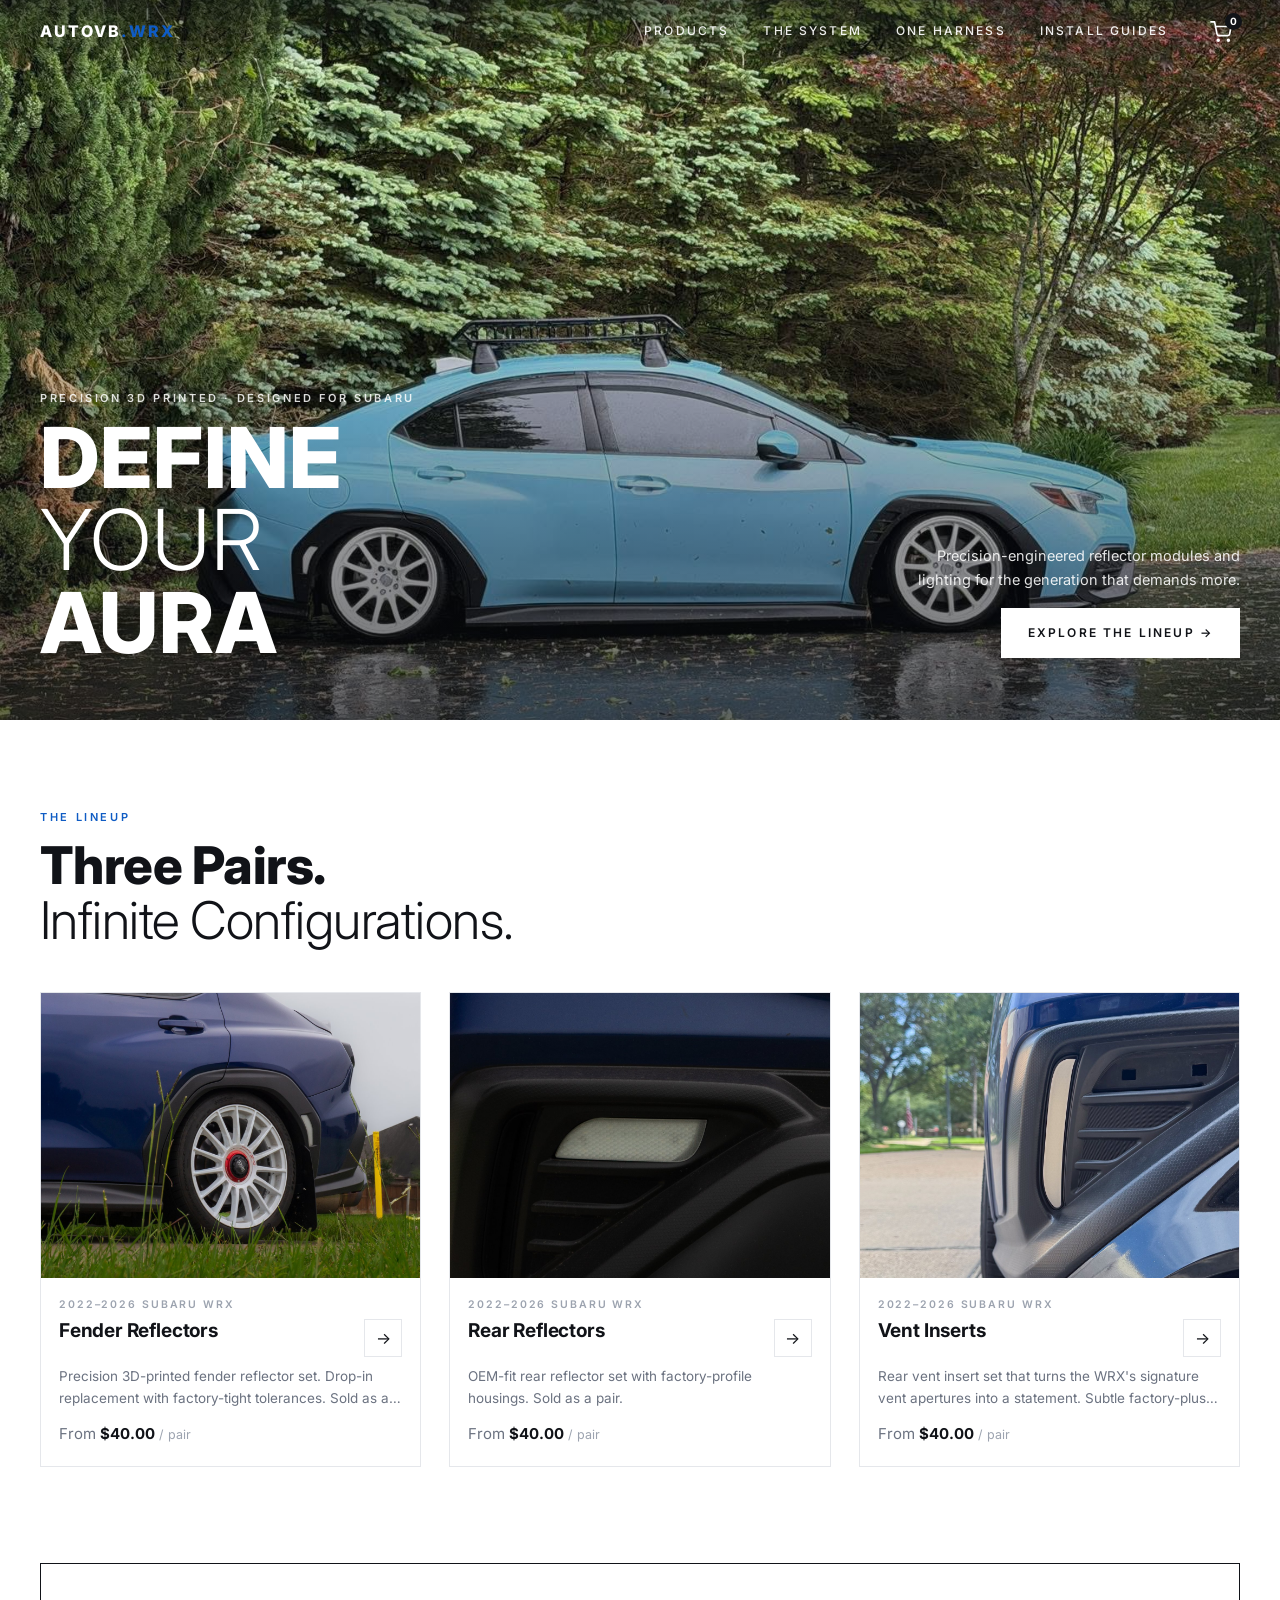
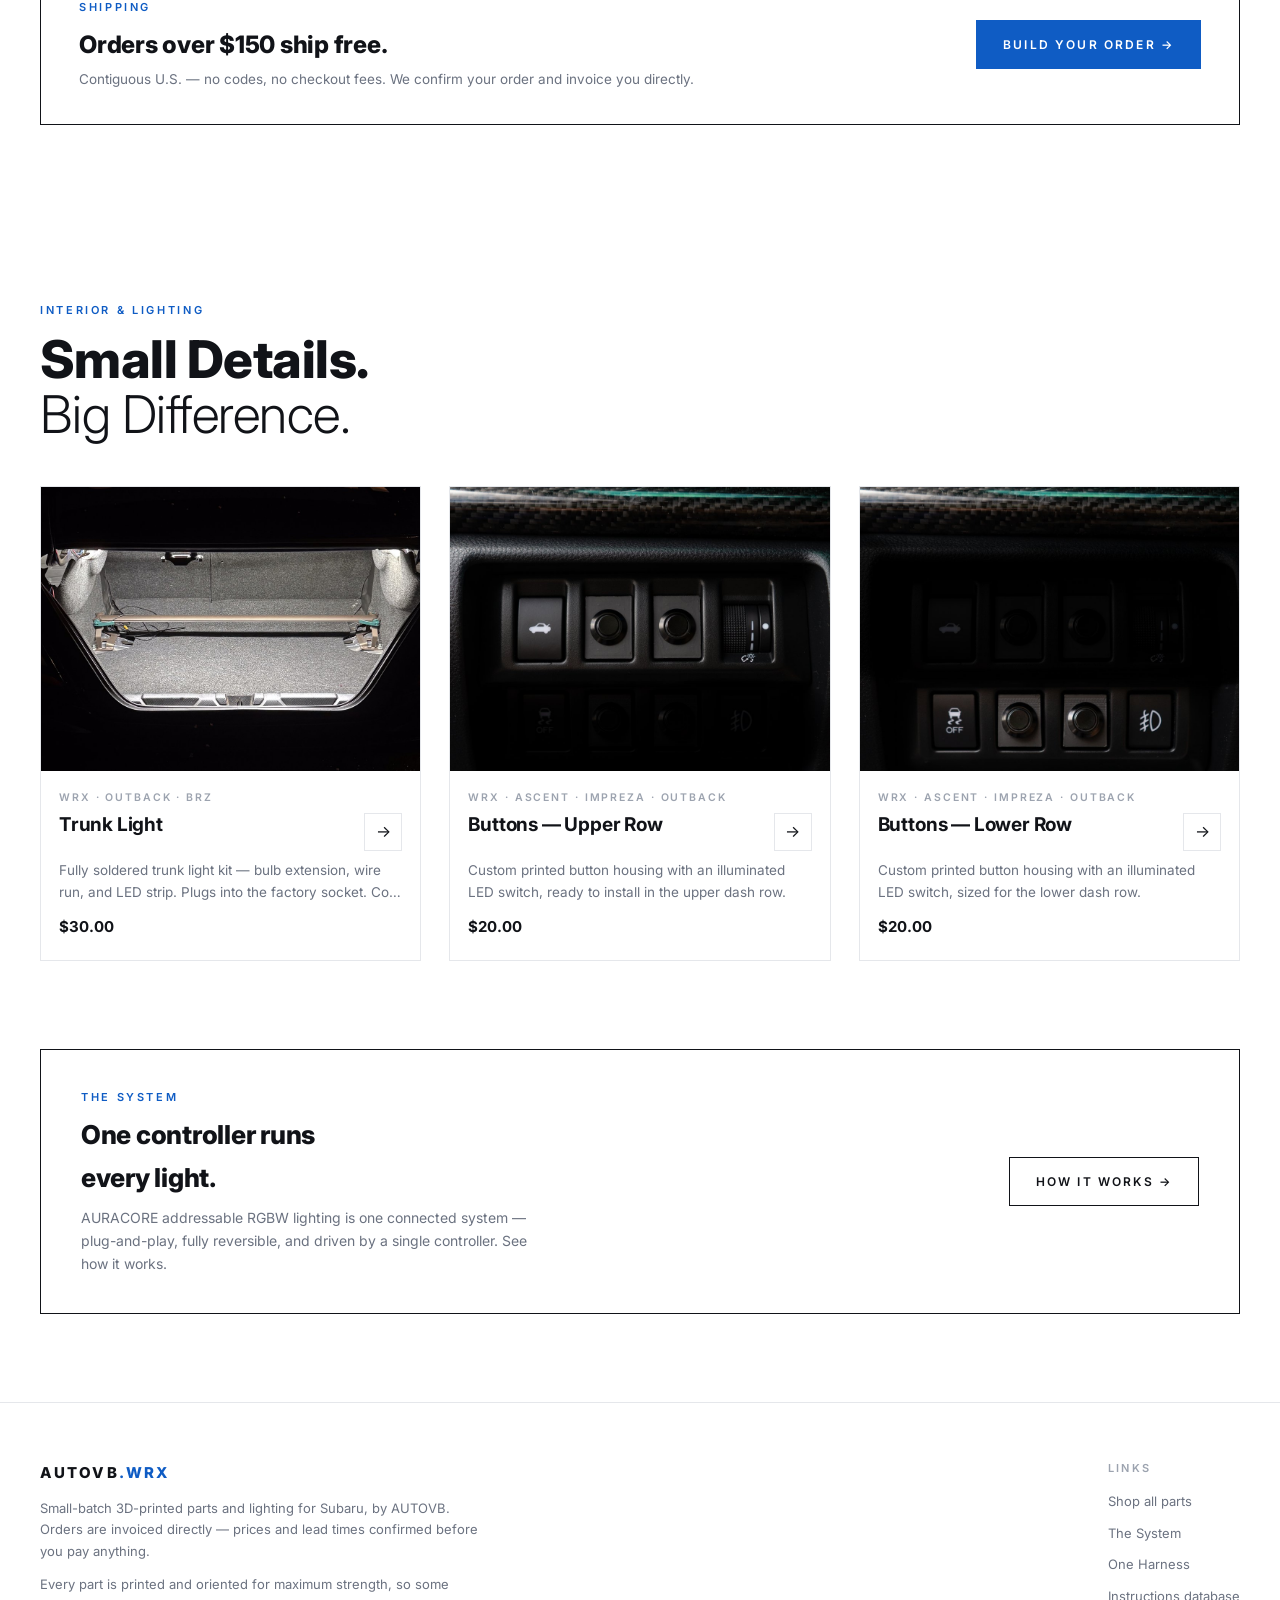
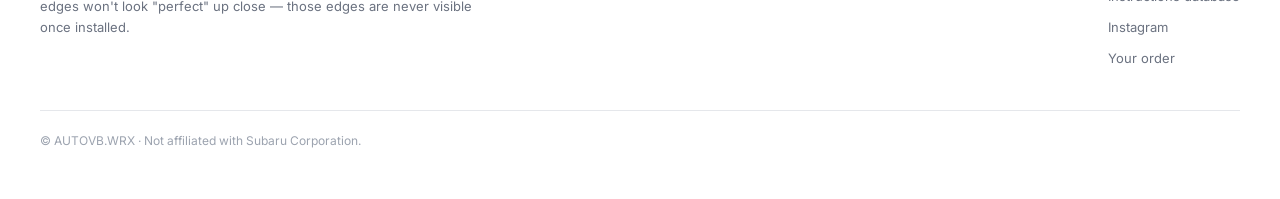
==== commit 7a77ba1e: "Free shipping at $150, RGBW $200 with app control, smart bundle nudge - Free-shipping threshold rais" ====
--- a/index.html
+++ b/index.html
@@ -5,7 +5,7 @@
 <meta name="viewport" content="width=device-width, initial-scale=1.0">
 <meta http-equiv="Cache-Control" content="no-cache, must-revalidate">
 <title>AUTOVB.WRX — Precision 3D-Printed Lighting &amp; Hardware for Subaru</title>
-<meta name="description" content="Precision 3D-printed reflectors, lighting, and interior hardware for Subaru. Configure your parts and send an order request — we invoice directly. Free U.S. shipping over $100.">
+<meta name="description" content="Precision 3D-printed reflectors, lighting, and interior hardware for Subaru. Configure your parts and send an order request — we invoice directly. Free U.S. shipping over $150.">
 <meta property="og:title" content="AUTOVB.WRX — Precision 3D-Printed Lighting &amp; Hardware for Subaru">
 <meta property="og:description" content="Precision 3D-printed reflectors, lighting, and interior hardware for Subaru. Configure your parts and send an order request — we invoice directly.">
 <meta property="og:image" content="https://autovb.shop/images/hero.jpg">
@@ -22,7 +22,7 @@
 <link rel="preconnect" href="https://fonts.googleapis.com">
 <link rel="preconnect" href="https://fonts.gstatic.com" crossorigin>
 <link href="https://fonts.googleapis.com/css2?family=Inter:wght@300;400;500;600;700;800&display=swap" rel="stylesheet">
-<link rel="stylesheet" href="styles.css?v=16">
+<link rel="stylesheet" href="styles.css?v=17">
 </head>
 <body class="has-hero">
 
@@ -52,7 +52,7 @@
   <div class="offerbox reveal">
     <div>
       <span class="eyebrow">Shipping</span>
-      <h3>Orders over $100 ship free.</h3>
+      <h3>Orders over $150 ship free.</h3>
       <p>Contiguous U.S. — no codes, no checkout fees. We confirm your order and invoice you directly.</p>
     </div>
     <a class="btn-wrb" href="shop.html">Build your order →</a>
@@ -76,7 +76,7 @@
   </div>
 </div>
 
-<script src="app.js?v=16"></script>
+<script src="app.js?v=17"></script>
 <script>
 mountChrome("index.html");
 
--- a/styles.css
+++ b/styles.css
@@ -373,6 +373,10 @@
   cursor:not-allowed;
 }
 .optbtn.soldout small{color:var(--gray-lt);font-style:italic}
+.optnote{
+  margin-top:10px;padding:9px 12px;font-size:12.5px;color:var(--text);
+  background:var(--wrb-tint);border-left:3px solid var(--wrb);
+}
 .noticebox{
   border:1px solid var(--line);border-left:3px solid var(--wrb);
   padding:12px 14px;font-size:13px;color:var(--gray);margin-bottom:14px;
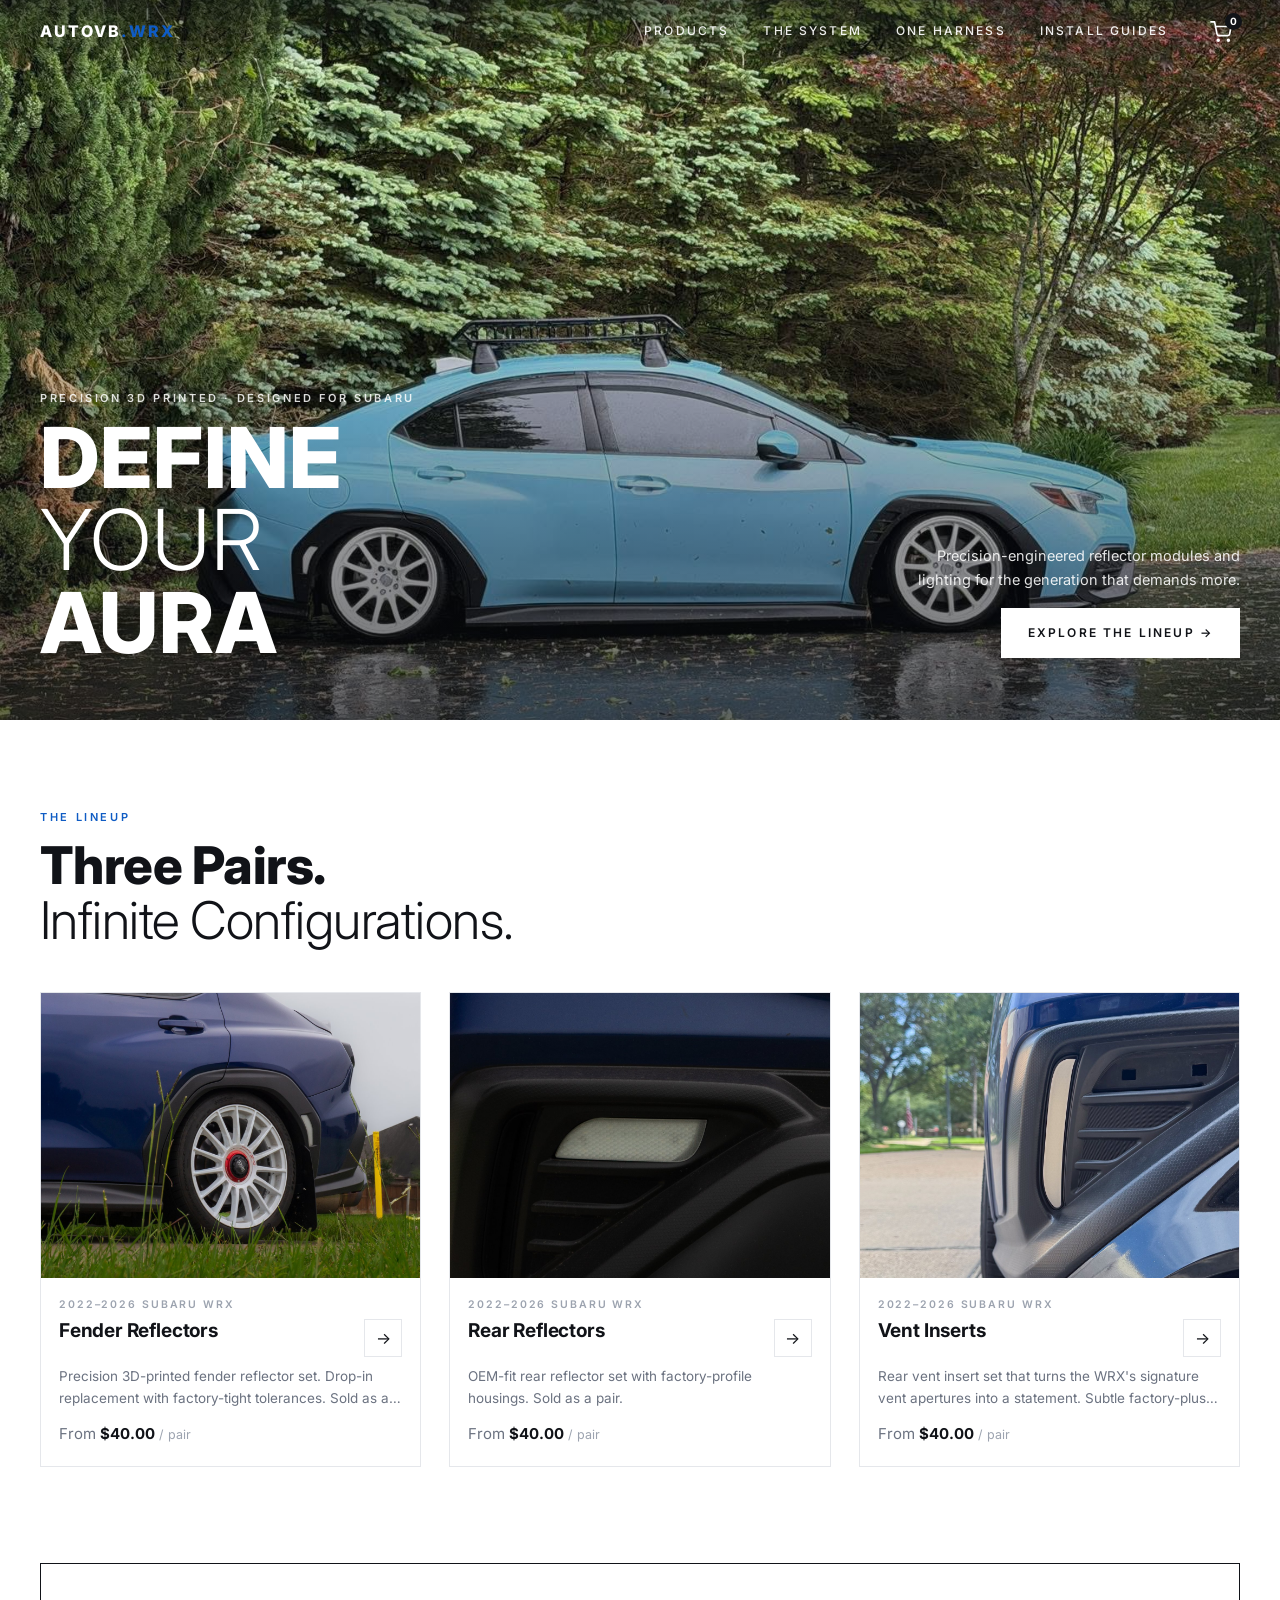
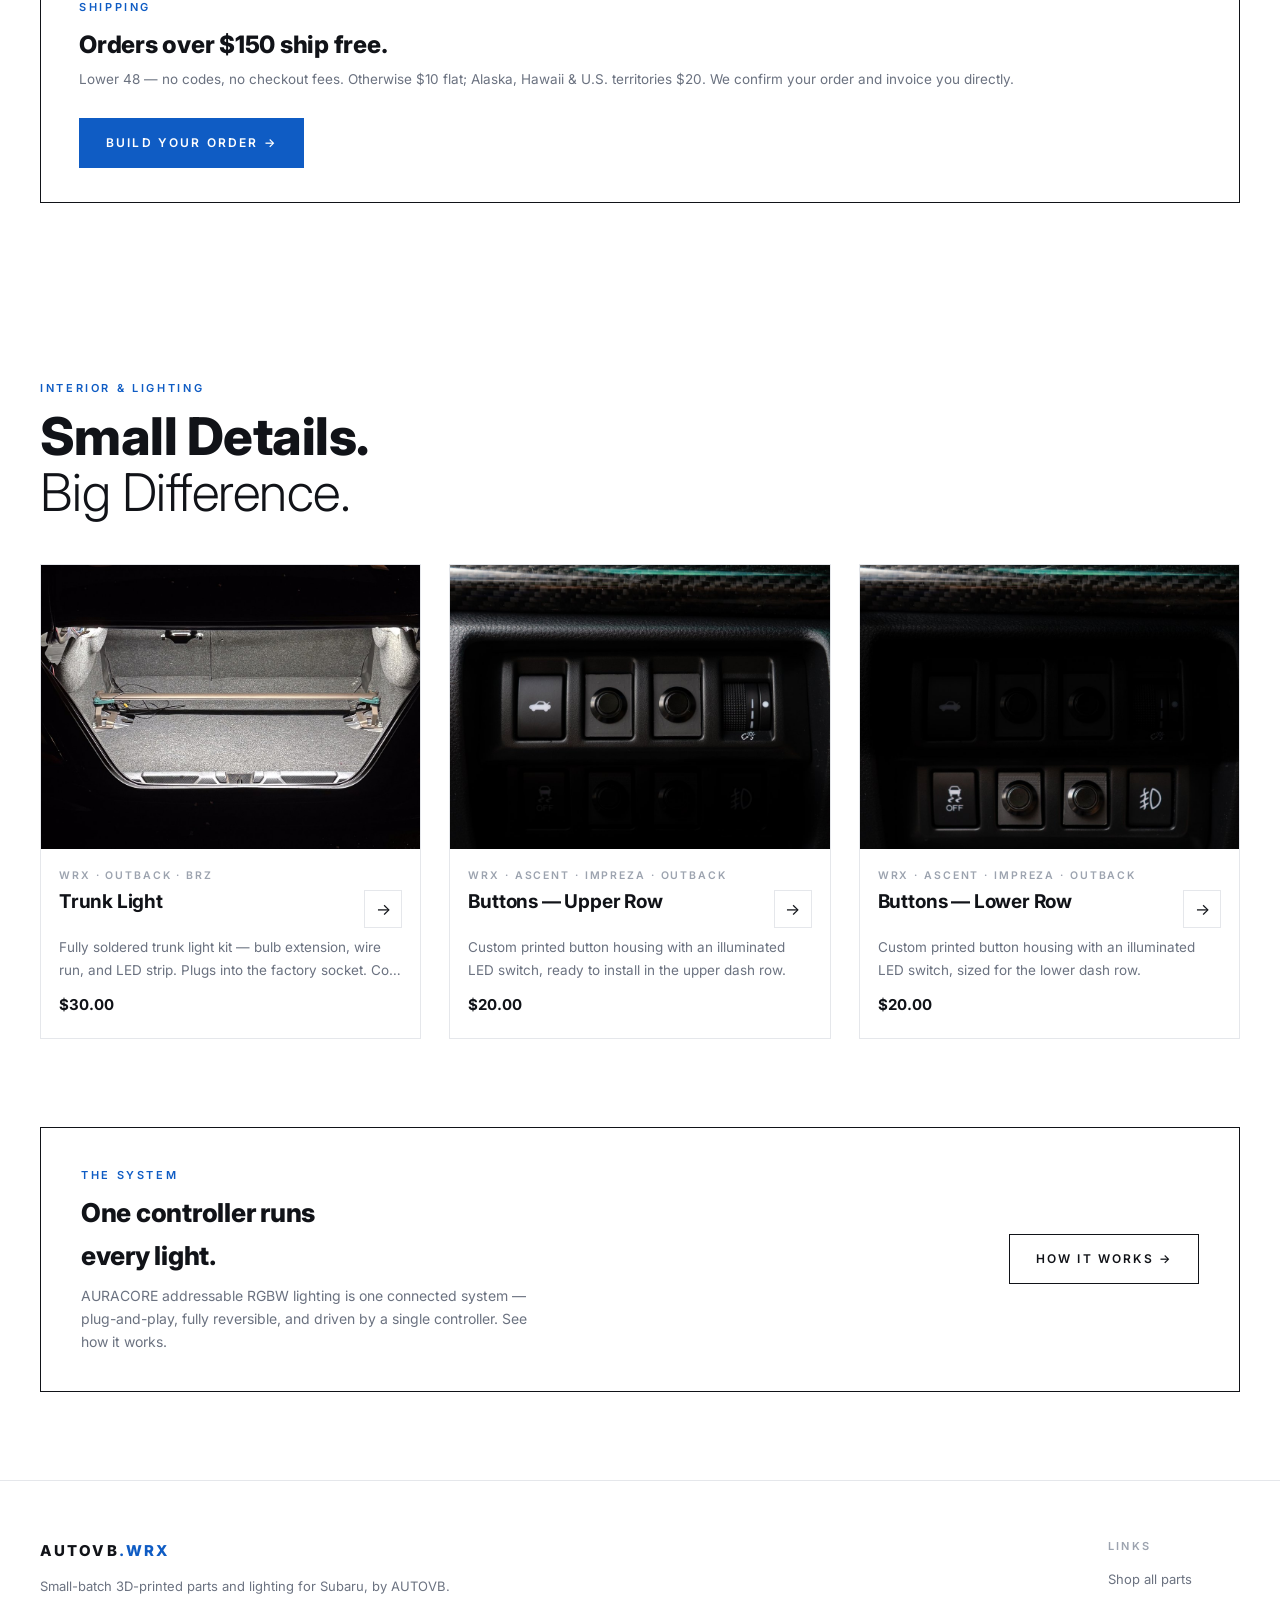
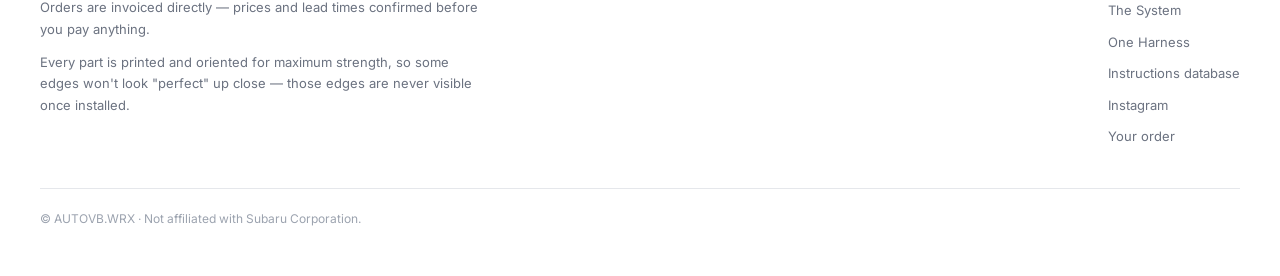
==== commit 22a98984: "Shipping: $10 lower 48 (free over $150), $20 AK/HI/territories, US only Cart and checkout now show I" ====
--- a/index.html
+++ b/index.html
@@ -5,7 +5,7 @@
 <meta name="viewport" content="width=device-width, initial-scale=1.0">
 <meta http-equiv="Cache-Control" content="no-cache, must-revalidate">
 <title>AUTOVB.WRX — Precision 3D-Printed Lighting &amp; Hardware for Subaru</title>
-<meta name="description" content="Precision 3D-printed reflectors, lighting, and interior hardware for Subaru. Configure your parts and send an order request — we invoice directly. Free U.S. shipping over $150.">
+<meta name="description" content="Precision 3D-printed reflectors, lighting, and interior hardware for Subaru. Configure your parts and send an order request — we invoice directly. Free shipping over $150 in the lower 48.">
 <meta property="og:title" content="AUTOVB.WRX — Precision 3D-Printed Lighting &amp; Hardware for Subaru">
 <meta property="og:description" content="Precision 3D-printed reflectors, lighting, and interior hardware for Subaru. Configure your parts and send an order request — we invoice directly.">
 <meta property="og:image" content="https://autovb.shop/images/hero.jpg">
@@ -22,7 +22,7 @@
 <link rel="preconnect" href="https://fonts.googleapis.com">
 <link rel="preconnect" href="https://fonts.gstatic.com" crossorigin>
 <link href="https://fonts.googleapis.com/css2?family=Inter:wght@300;400;500;600;700;800&display=swap" rel="stylesheet">
-<link rel="stylesheet" href="styles.css?v=17">
+<link rel="stylesheet" href="styles.css?v=24">
 </head>
 <body class="has-hero">
 
@@ -53,7 +53,7 @@
     <div>
       <span class="eyebrow">Shipping</span>
       <h3>Orders over $150 ship free.</h3>
-      <p>Contiguous U.S. — no codes, no checkout fees. We confirm your order and invoice you directly.</p>
+      <p>Lower 48 — no codes, no checkout fees. Otherwise $10 flat; Alaska, Hawaii &amp; U.S. territories $20. We confirm your order and invoice you directly.</p>
     </div>
     <a class="btn-wrb" href="shop.html">Build your order →</a>
   </div>
@@ -76,7 +76,7 @@
   </div>
 </div>
 
-<script src="app.js?v=17"></script>
+<script src="app.js?v=24"></script>
 <script>
 mountChrome("index.html");
 
--- a/styles.css
+++ b/styles.css
@@ -348,6 +348,106 @@
 .pp-gallery{display:grid;grid-template-columns:repeat(3,1fr);gap:14px;max-width:900px}
 .pp-gallery img{width:100%;aspect-ratio:4/3;object-fit:cover;background:var(--bg-soft)}
 
+/* ---------- product page: rating line ---------- */
+.pp-rating{display:inline-flex;align-items:center;gap:8px;margin-top:10px;text-decoration:none;color:var(--text);font-size:13px}
+.pp-rating .stars{color:var(--wrb);letter-spacing:1px;font-size:15px}
+.pp-rating b{font-weight:700}
+.pp-rating .count{color:var(--gray);text-decoration:underline;text-underline-offset:2px}
+
+/* ---------- product page: gallery ---------- */
+.cg-head{display:flex;justify-content:space-between;align-items:flex-end;gap:16px;flex-wrap:wrap;
+  padding-bottom:14px;border-bottom:1px solid var(--line-dark);margin-bottom:22px}
+.pp-section .cg-head h2{font-size:22px;font-weight:800;letter-spacing:-.01em;border:none;padding:0;margin:0}
+.cg-head p{font-size:13px;color:var(--gray);margin-top:4px}
+/* masonry: customer photos keep their own shape (portrait or landscape) — no cropping */
+.cg-grid{columns:4;column-gap:10px}
+.cg-item{position:relative;display:block;width:100%;margin:0 0 10px;break-inside:avoid;overflow:hidden;background:var(--bg-soft);cursor:zoom-in;border:none;padding:0;min-height:120px}
+.cg-item img{display:block;width:100%;height:auto;max-height:620px;object-fit:cover;transition:transform .35s ease}
+.cg-item:hover img{transform:scale(1.05)}
+.cg-item .cap{
+  position:absolute;left:0;right:0;bottom:0;padding:22px 10px 8px;text-align:left;
+  background:linear-gradient(180deg,transparent,rgba(10,12,16,.72));color:#fff;
+  font-size:11.5px;font-weight:600;opacity:0;transition:opacity .2s;
+}
+.cg-item:hover .cap,.cg-item:focus-visible .cap{opacity:1}
+@media(hover:none){.cg-item .cap{opacity:1}}   /* phones: always show captions */
+
+/* ---------- lightbox ---------- */
+.lightbox{position:fixed;inset:0;z-index:300;background:rgba(10,12,16,.92);display:none;
+  align-items:center;justify-content:center;padding:40px 70px}
+.lightbox.open{display:flex}
+.lightbox img{max-width:100%;max-height:82vh;object-fit:contain}
+.lb-cap{position:absolute;left:0;right:0;bottom:22px;text-align:center;color:#fff;font-size:13px;font-weight:600;padding:0 16px}
+.lb-btn{position:absolute;top:50%;transform:translateY(-50%);background:rgba(255,255,255,.12);
+  border:none;color:#fff;width:44px;height:44px;font-size:20px;border-radius:50%}
+.lb-btn:hover{background:rgba(255,255,255,.25)}
+.lb-prev{left:16px}.lb-next{right:16px}
+.lb-close{position:absolute;top:16px;right:16px;background:none;border:1px solid rgba(255,255,255,.4);
+  color:#fff;width:38px;height:38px;font-size:18px}
+
+/* ---------- reviews ---------- */
+.rv-wrap{display:grid;grid-template-columns:280px 1fr;gap:40px;align-items:start}
+.rv-summary{border:1px solid var(--line);padding:24px;position:sticky;top:84px;background:#fff}
+.rv-avg{font-size:46px;font-weight:800;letter-spacing:-.02em;line-height:1}
+.rv-summary .stars{color:var(--wrb);font-size:18px;letter-spacing:2px;margin:6px 0 2px}
+.rv-summary .basis{font-size:12.5px;color:var(--gray);margin-bottom:18px}
+.rv-bar{display:grid;grid-template-columns:34px 1fr 28px;align-items:center;gap:8px;font-size:12px;color:var(--gray);margin-bottom:7px}
+.rv-bar .track{height:7px;background:var(--bg-soft);border:1px solid var(--line);overflow:hidden}
+.rv-bar .fill{display:block;height:100%;background:var(--wrb)}
+.rv-summary .btn-wrb{width:100%;justify-content:center;margin-top:16px}
+.rv-empty-title{font-size:17px;font-weight:800;letter-spacing:-.01em}
+.rv-empty-sub{font-size:13px;color:var(--gray);margin-top:6px}
+.rv-filters{display:flex;gap:8px;flex-wrap:wrap;margin-bottom:16px}
+.rv-chip{background:#fff;border:1px solid var(--line);font-size:12.5px;font-weight:600;padding:7px 14px;color:var(--gray)}
+.rv-chip.on{background:var(--text);border-color:var(--text);color:#fff}
+.rv-list{display:flex;flex-direction:column;gap:14px}
+.rv-card{border:1px solid var(--line);padding:20px 22px;background:#fff}
+.rv-card .top{display:flex;justify-content:space-between;align-items:center;gap:12px;flex-wrap:wrap}
+.rv-card .stars{color:var(--wrb);letter-spacing:2px;font-size:14px}
+.rv-card .date{font-size:12px;color:var(--gray-lt)}
+.rv-card h4{font-size:15.5px;font-weight:700;margin:8px 0 6px;letter-spacing:-.01em}
+.rv-card .body{font-size:13.5px;color:var(--gray);line-height:1.65;white-space:pre-line}
+.rv-card .meta{display:flex;flex-wrap:wrap;gap:6px 14px;align-items:center;margin-top:12px;font-size:12px;color:var(--gray)}
+.rv-card .meta b{color:var(--text);font-weight:700}
+.verified{display:inline-flex;align-items:center;gap:5px;color:var(--ok);font-weight:700}
+.verified::before{content:"✓";font-size:11px}
+.rv-config{background:var(--bg-soft);border:1px solid var(--line);padding:2px 8px;font-size:11.5px}
+.rv-photos{display:flex;gap:8px;margin-top:12px}
+.rv-photos button{width:72px;height:72px;padding:0;border:1px solid var(--line);overflow:hidden;cursor:zoom-in;background:var(--bg-soft)}
+.rv-photos img{width:100%;height:100%;object-fit:cover}
+
+/* ---------- write-a-review modal ---------- */
+.rv-modal-bg{position:fixed;inset:0;z-index:250;background:rgba(17,19,24,.5);display:none;align-items:center;justify-content:center;padding:16px}
+.rv-modal-bg.open{display:flex}
+.rv-modal{background:#fff;width:min(520px,100%);max-height:92vh;overflow:auto;padding:28px;border:1px solid var(--line)}
+.rv-modal h3{font-size:20px;font-weight:800;margin-bottom:4px}
+.rv-modal .sub{font-size:13px;color:var(--gray);margin-bottom:6px}
+.rv-modal input,.rv-modal textarea,.rv-modal select{width:100%;border:1px solid var(--line);padding:10px 12px;font-size:15px;font-family:var(--body);background:#fff;color:var(--text)}
+.rv-modal input:focus,.rv-modal textarea:focus,.rv-modal select:focus{outline:none;border-color:var(--wrb);box-shadow:0 0 0 3px rgba(15,92,196,.12)}
+.rv-modal textarea{min-height:100px;resize:vertical}
+.star-pick{display:flex;gap:4px}
+.star-pick button{background:none;border:none;font-size:28px;color:#d1d5db;padding:0 2px;line-height:1}
+.star-pick button.on{color:var(--wrb)}
+.rv-modal .opt{font-weight:400;color:var(--gray);text-transform:none;letter-spacing:0}
+.rv-pick{display:flex;gap:10px;flex-wrap:wrap}
+.rv-pick .pick{position:relative;width:84px;height:84px;border:1px solid var(--line);background:var(--bg-soft);overflow:hidden}
+.rv-pick .pick img{width:100%;height:100%;object-fit:cover;display:block}
+.rv-pick .pick button{position:absolute;top:4px;right:4px;width:22px;height:22px;border:none;border-radius:50%;background:rgba(17,19,24,.72);color:#fff;font-size:15px;line-height:22px;padding:0;cursor:pointer}
+.rv-pick .pick.add{display:flex;flex-direction:column;align-items:center;justify-content:center;gap:2px;border:1.5px dashed var(--line);background:#fff;color:var(--gray);font-size:22px;font-family:var(--body);cursor:pointer;transition:border-color .15s,color .15s}
+.rv-pick .pick.add span{font-size:11px;font-weight:600}
+.rv-pick .pick.add:hover{border-color:var(--wrb);color:var(--wrb)}
+.rv-pick-hint{font-size:12px;color:var(--gray);margin-top:8px}
+.rv-modal .hp{position:absolute;left:-9999px;width:1px;height:1px;opacity:0}
+.cg-empty{font-size:14px;color:var(--gray);padding:22px;background:var(--bg-soft);border:1px dashed var(--line);text-align:center}
+.rv-modal .actions{display:flex;gap:10px;justify-content:flex-end;margin-top:20px}
+
+@media(max-width:860px){
+  .rv-wrap{grid-template-columns:1fr;gap:24px}
+  .rv-summary{position:static}
+  .cg-grid{columns:2}
+  .lightbox{padding:60px 12px}
+}
+
 /* ---------- shared: options / notices / qty ---------- */
 .optgroup{margin-bottom:20px}
 .optlabel{
@@ -457,6 +557,12 @@
   display:flex;justify-content:space-between;padding:16px 2px;
   font-weight:800;font-size:16px;border-top:1px solid var(--line-dark);margin-top:12px;
 }
+.totals{border-top:1px solid var(--line-dark);margin-top:12px;padding:12px 2px 4px}
+.totals .trow{display:flex;justify-content:space-between;align-items:flex-start;gap:12px;padding:4px 0;font-size:14px;color:var(--gray)}
+.totals .trow span:last-child{color:var(--text);font-weight:600;white-space:nowrap}
+.totals .trow small{display:block;font-size:11.5px;color:var(--gray);margin-top:2px}
+.totals .grand{margin-top:6px;padding-top:10px;border-top:1px solid var(--line);font-weight:800;font-size:16px;color:var(--text)}
+.totals .grand span:last-child{font-weight:800}
 .drawer-foot{padding:18px 26px;border-top:1px solid var(--line)}
 .sendbtn{
   width:100%;background:var(--text);color:#fff;border:1px solid var(--text);
